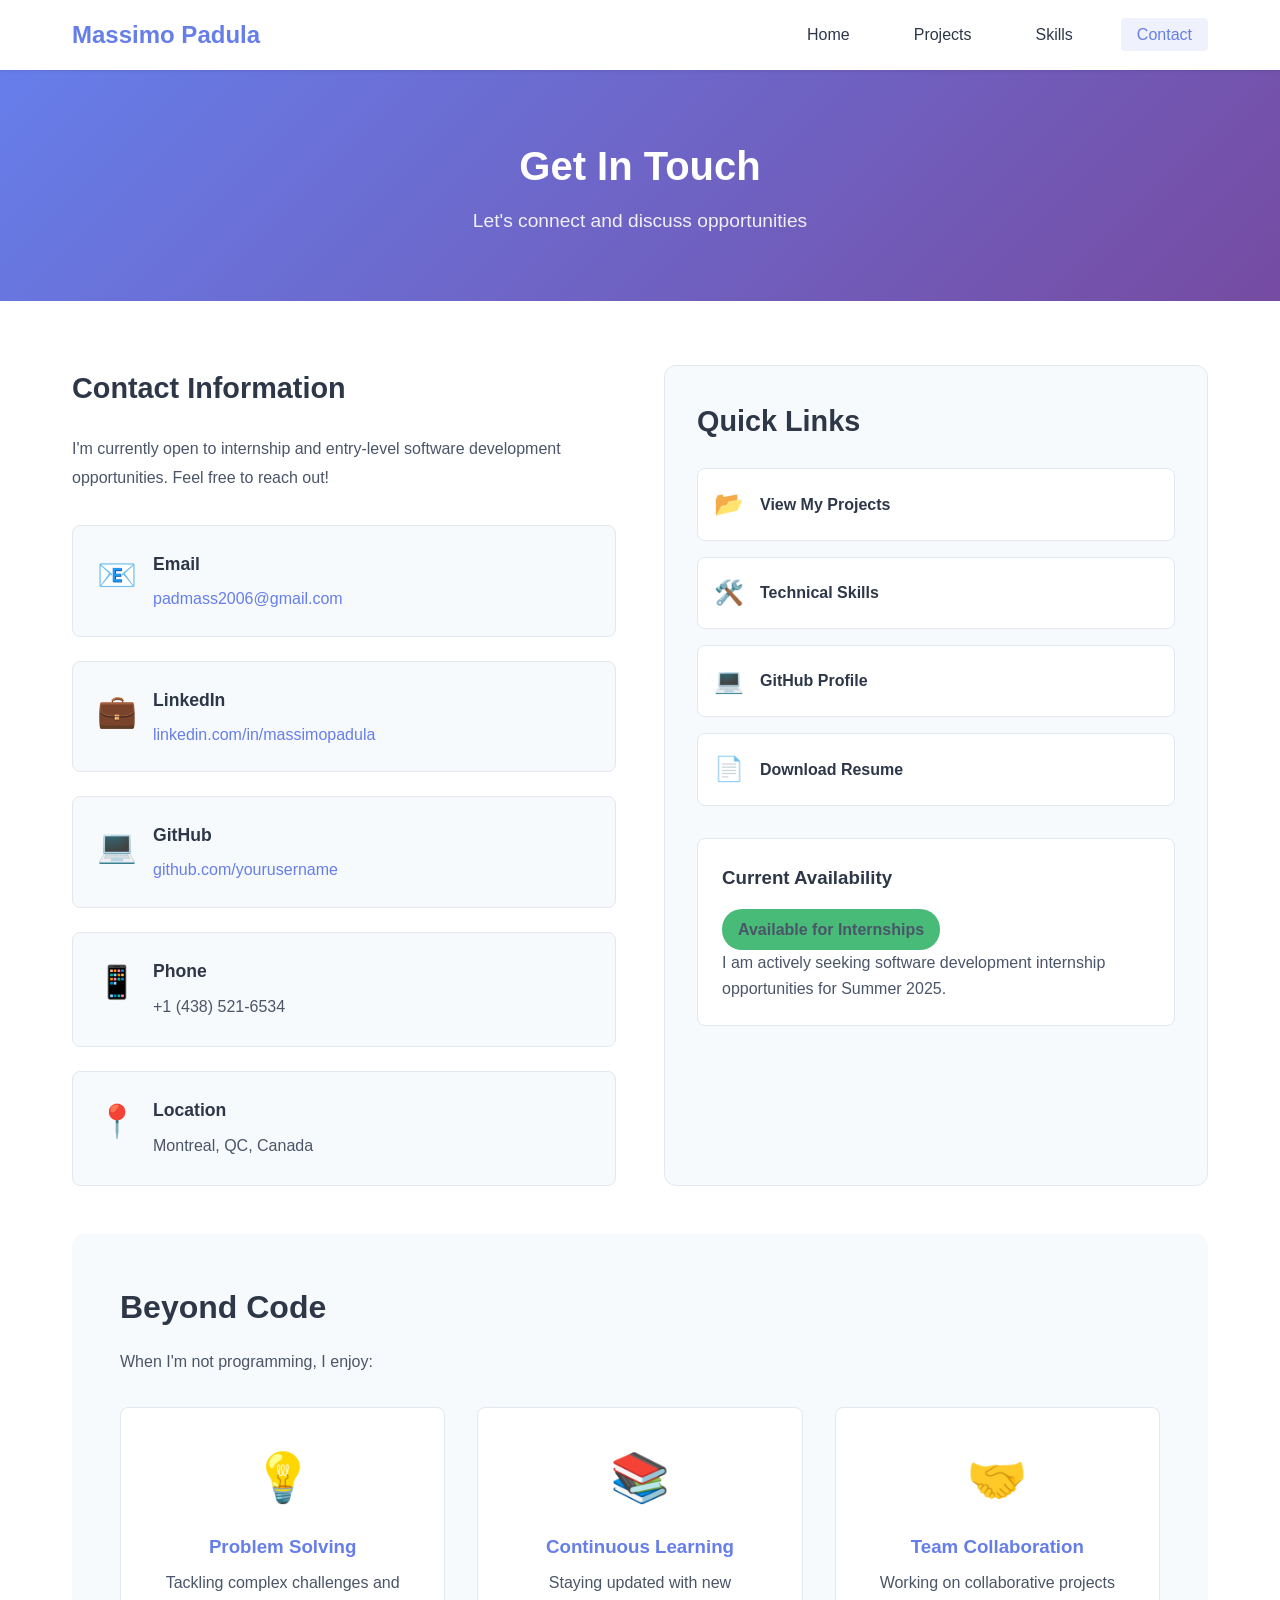
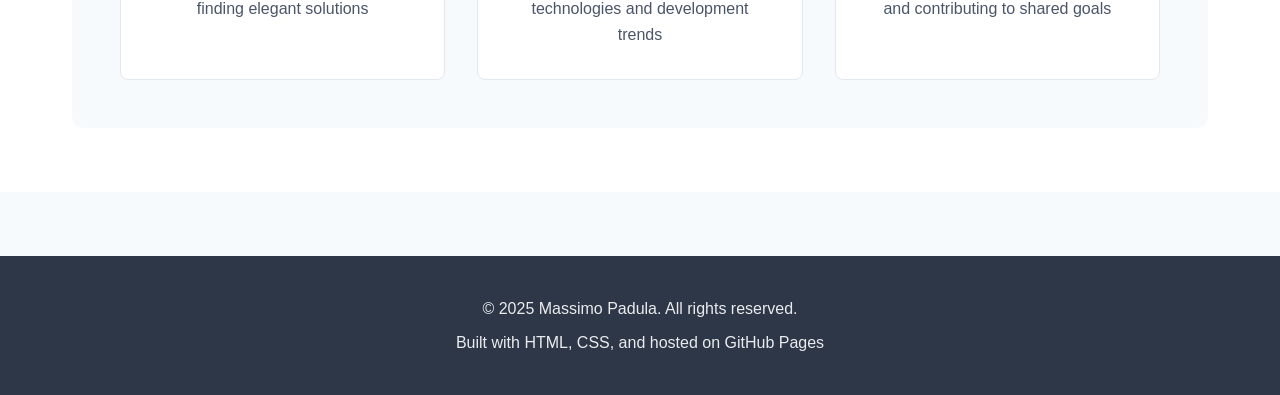
==== contact.html @ 5d6061e1 "Update Website Pages/Styling" ====
<!DOCTYPE html>
<html lang="en">
<head>
    <meta charset="UTF-8">
    <meta name="viewport" content="width=device-width, initial-scale=1.0">
    <title>Contact - Massimo Padula</title>
    <link rel="stylesheet" href="style.css">
</head>
<body>
    <!-- Navigation Bar -->
    <nav class="navbar">
        <div class="nav-container">
            <div class="logo">
                <a href="index.html">Massimo Padula</a>
            </div>
            <ul class="nav-menu">
                <li><a href="index.html">Home</a></li>
                <li><a href="projects.html">Projects</a></li>
                <li><a href="skills.html">Skills</a></li>
                <li><a href="contact.html" class="active">Contact</a></li>
            </ul>
        </div>
    </nav>

    <!-- Page Header -->
    <section class="page-header">
        <div class="container">
            <h1>Get In Touch</h1>
            <p>Let's connect and discuss opportunities</p>
        </div>
    </section>

    <!-- Contact Section -->
    <section class="contact-section">
        <div class="container">
            <div class="contact-grid">
                
                <!-- Contact Info -->
                <div class="contact-info">
                    <h2>Contact Information</h2>
                    <p>I'm currently open to internship and entry-level software development opportunities. Feel free to reach out!</p>
                    
                    <div class="contact-methods">
                        <div class="contact-method">
                            <div class="contact-icon">📧</div>
                            <div class="contact-details">
                                <h3>Email</h3>
                                <a href="mailto:padmass2006@gmail.com">padmass2006@gmail.com</a>
                            </div>
                        </div>

                        <div class="contact-method">
                            <div class="contact-icon">💼</div>
                            <div class="contact-details">
                                <h3>LinkedIn</h3>
                                <a href="https://www.linkedin.com/in/massimopadula" target="_blank">linkedin.com/in/massimopadula</a>
                            </div>
                        </div>

                        <div class="contact-method">
                            <div class="contact-icon">💻</div>
                            <div class="contact-details">
                                <h3>GitHub</h3>
                                <a href="https://github.com/yourusername" target="_blank">github.com/yourusername</a>
                            </div>
                        </div>

                        <div class="contact-method">
                            <div class="contact-icon">📱</div>
                            <div class="contact-details">
                                <h3>Phone</h3>
                                <p>+1 (438) 521-6534</p>
                            </div>
                        </div>

                        <div class="contact-method">
                            <div class="contact-icon">📍</div>
                            <div class="contact-details">
                                <h3>Location</h3>
                                <p>Montreal, QC, Canada</p>
                            </div>
                        </div>
                    </div>
                </div>

                <!-- Quick Links -->
                <div class="quick-links-card">
                    <h2>Quick Links</h2>
                    <div class="quick-links">
                        <a href="projects.html" class="quick-link">
                            <span class="link-icon">📂</span>
                            <span class="link-text">View My Projects</span>
                        </a>
                        <a href="skills.html" class="quick-link">
                            <span class="link-icon">🛠️</span>
                            <span class="link-text">Technical Skills</span>
                        </a>
                        <a href="https://github.com/yourusername" target="_blank" class="quick-link">
                            <span class="link-icon">💻</span>
                            <span class="link-text">GitHub Profile</span>
                        </a>
                        <a href="#" class="quick-link" onclick="alert('Add your resume PDF link here'); return false;">
                            <span class="link-icon">📄</span>
                            <span class="link-text">Download Resume</span>
                        </a>
                    </div>

                    <div class="availability">
                        <h3>Current Availability</h3>
                        <p class="status-badge">Available for Internships</p>
                        <p>I am actively seeking software development internship opportunities for Summer 2025.</p>
                    </div>
                </div>

            </div>

            <!-- Optional: Add interests/hobbies section -->
            <div class="interests-section">
                <h2>Beyond Code</h2>
                <p>When I'm not programming, I enjoy:</p>
                <div class="hobbies-grid">
                    <div class="hobby-card">
                        <div class="hobby-icon">💡</div>
                        <h3>Problem Solving</h3>
                        <p>Tackling complex challenges and finding elegant solutions</p>
                    </div>
                    <div class="hobby-card">
                        <div class="hobby-icon">📚</div>
                        <h3>Continuous Learning</h3>
                        <p>Staying updated with new technologies and development trends</p>
                    </div>
                    <div class="hobby-card">
                        <div class="hobby-icon">🤝</div>
                        <h3>Team Collaboration</h3>
                        <p>Working on collaborative projects and contributing to shared goals</p>
                    </div>
                </div>
            </div>
        </div>
    </section>

    <!-- Footer -->
    <footer>
        <div class="container">
            <p>&copy; 2025 Massimo Padula. All rights reserved.</p>
            <p>Built with HTML, CSS, and hosted on GitHub Pages</p>
        </div>
    </footer>
</body>
</html>
---- style.css ----
/* ================================
   GLOBAL STYLES & RESET
   ================================ */
* {
    margin: 0;
    padding: 0;
    box-sizing: border-box;
}

:root {
    /* Color Palette */
    --primary-color: #667eea;
    --primary-dark: #5568d3;
    --secondary-color: #764ba2;
    --accent-color: #f093fb;
    --text-dark: #2d3748;
    --text-light: #4a5568;
    --text-muted: #718096;
    --bg-light: #f7fafc;
    --bg-white: #ffffff;
    --border-color: #e2e8f0;
    --success-color: #48bb78;
    --shadow-sm: 0 1px 3px rgba(0, 0, 0, 0.1);
    --shadow-md: 0 4px 6px rgba(0, 0, 0, 0.1);
    --shadow-lg: 0 10px 15px rgba(0, 0, 0, 0.1);
}

body {
    font-family: 'Segoe UI', Tahoma, Geneva, Verdana, sans-serif;
    line-height: 1.6;
    color: var(--text-dark);
    background-color: var(--bg-light);
}

.container {
    max-width: 1200px;
    margin: 0 auto;
    padding: 0 2rem;
}

/* ================================
   NAVIGATION BAR
   ================================ */
.navbar {
    background: var(--bg-white);
    box-shadow: var(--shadow-sm);
    position: sticky;
    top: 0;
    z-index: 1000;
}

.nav-container {
    max-width: 1200px;
    margin: 0 auto;
    padding: 1rem 2rem;
    display: flex;
    justify-content: space-between;
    align-items: center;
}

.logo a {
    font-size: 1.5rem;
    font-weight: bold;
    color: var(--primary-color);
    text-decoration: none;
    transition: color 0.3s ease;
}

.logo a:hover {
    color: var(--primary-dark);
}

.nav-menu {
    display: flex;
    list-style: none;
    gap: 2rem;
}

.nav-menu a {
    color: var(--text-dark);
    text-decoration: none;
    font-weight: 500;
    padding: 0.5rem 1rem;
    border-radius: 4px;
    transition: all 0.3s ease;
}

.nav-menu a:hover {
    background: var(--bg-light);
    color: var(--primary-color);
}

.nav-menu a.active {
    color: var(--primary-color);
    background: rgba(102, 126, 234, 0.1);
}

/* ================================
   HERO SECTION
   ================================ */
.hero {
    background: linear-gradient(135deg, var(--primary-color) 0%, var(--secondary-color) 100%);
    color: white;
    padding: 6rem 2rem;
    text-align: center;
}

.hero-content h1 {
    font-size: 3rem;
    margin-bottom: 1rem;
    animation: fadeInUp 0.8s ease;
}

.hero-content h2 {
    font-size: 1.5rem;
    font-weight: 400;
    margin-bottom: 1rem;
    opacity: 0.95;
    animation: fadeInUp 0.8s ease 0.2s both;
}

.hero-description {
    font-size: 1.2rem;
    margin-bottom: 2rem;
    opacity: 0.9;
    animation: fadeInUp 0.8s ease 0.4s both;
}

.highlight {
    color: var(--accent-color);
    font-weight: bold;
}

.hero-buttons {
    display: flex;
    gap: 1rem;
    justify-content: center;
    flex-wrap: wrap;
    animation: fadeInUp 0.8s ease 0.6s both;
}

/* ================================
   BUTTONS
   ================================ */
.btn {
    display: inline-block;
    padding: 0.75rem 2rem;
    border-radius: 8px;
    text-decoration: none;
    font-weight: 600;
    transition: all 0.3s ease;
    cursor: pointer;
}

.btn-primary {
    background: white;
    color: var(--primary-color);
}

.btn-primary:hover {
    transform: translateY(-2px);
    box-shadow: var(--shadow-md);
}

.btn-secondary {
    background: transparent;
    color: white;
    border: 2px solid white;
}

.btn-secondary:hover {
    background: white;
    color: var(--primary-color);
}

/* ================================
   ABOUT SECTION
   ================================ */
.about {
    padding: 4rem 2rem;
    background: var(--bg-white);
}

.section-title {
    font-size: 2.5rem;
    color: var(--primary-color);
    margin-bottom: 2rem;
    text-align: center;
    position: relative;
    padding-bottom: 1rem;
}

.section-title::after {
    content: '';
    position: absolute;
    bottom: 0;
    left: 50%;
    transform: translateX(-50%);
    width: 100px;
    height: 4px;
    background: linear-gradient(90deg, var(--primary-color), var(--secondary-color));
    border-radius: 2px;
}

.about-content {
    max-width: 900px;
    margin: 0 auto;
}

.about-text h3 {
    color: var(--text-dark);
    margin-top: 2rem;
    margin-bottom: 1rem;
    font-size: 1.5rem;
}

.about-text p {
    color: var(--text-light);
    margin-bottom: 1rem;
    line-height: 1.8;
}

.interests-list {
    list-style: none;
    margin: 1rem 0;
}

.interests-list li {
    padding: 0.75rem 0;
    color: var(--text-light);
    border-bottom: 1px solid var(--border-color);
}

.interests-list li strong {
    color: var(--primary-color);
}

/* ================================
   STATS SECTION
   ================================ */
.stats {
    padding: 3rem 2rem;
    background: var(--bg-light);
}

.stats-grid {
    display: grid;
    grid-template-columns: repeat(auto-fit, minmax(250px, 1fr));
    gap: 2rem;
}

.stat-card {
    background: var(--bg-white);
    padding: 2rem;
    border-radius: 12px;
    text-align: center;
    box-shadow: var(--shadow-sm);
    transition: transform 0.3s ease, box-shadow 0.3s ease;
}

.stat-card:hover {
    transform: translateY(-5px);
    box-shadow: var(--shadow-md);
}

.stat-card h3 {
    font-size: 3rem;
    color: var(--primary-color);
    margin-bottom: 0.5rem;
}

.stat-card p {
    color: var(--text-light);
    font-size: 1.1rem;
}

/* ================================
   PAGE HEADER
   ================================ */
.page-header {
    background: linear-gradient(135deg, var(--primary-color) 0%, var(--secondary-color) 100%);
    color: white;
    padding: 4rem 2rem;
    text-align: center;
}

.page-header h1 {
    font-size: 2.5rem;
    margin-bottom: 0.5rem;
}

.page-header p {
    font-size: 1.2rem;
    opacity: 0.9;
}

/* ================================
   PROJECTS SECTION
   ================================ */
.projects {
    padding: 4rem 2rem;
    background: var(--bg-white);
}

.project-card {
    background: var(--bg-white);
    border: 1px solid var(--border-color);
    border-radius: 12px;
    padding: 2rem;
    margin-bottom: 3rem;
    box-shadow: var(--shadow-sm);
    transition: box-shadow 0.3s ease, transform 0.3s ease;
}

.project-card:hover {
    box-shadow: var(--shadow-lg);
    transform: translateY(-3px);
}

.project-header {
    display: flex;
    justify-content: space-between;
    align-items: center;
    margin-bottom: 1.5rem;
    flex-wrap: wrap;
    gap: 1rem;
}

.project-header h2 {
    color: var(--text-dark);
    font-size: 1.8rem;
}

.project-tag {
    background: linear-gradient(135deg, var(--primary-color), var(--secondary-color));
    color: white;
    padding: 0.4rem 1rem;
    border-radius: 20px;
    font-size: 0.9rem;
    font-weight: 600;
}

.project-content h3 {
    color: var(--primary-color);
    margin-top: 1.5rem;
    margin-bottom: 0.75rem;
    font-size: 1.3rem;
}

.project-content p {
    color: var(--text-light);
    line-height: 1.8;
    margin-bottom: 1rem;
}

.project-content ul {
    list-style-position: inside;
    color: var(--text-light);
    margin: 1rem 0;
}

.project-content li {
    padding: 0.4rem 0;
    padding-left: 1.5rem;
}

.tech-tags {
    display: flex;
    flex-wrap: wrap;
    gap: 0.75rem;
    margin: 1rem 0;
}

.tech-tag {
    background: var(--bg-light);
    color: var(--primary-color);
    padding: 0.5rem 1rem;
    border-radius: 6px;
    font-size: 0.9rem;
    font-weight: 600;
    border: 1px solid var(--border-color);
}

.project-links {
    margin-top: 2rem;
    padding-top: 1.5rem;
    border-top: 1px solid var(--border-color);
}

/* ================================
   SKILLS SECTION
   ================================ */
.skills-section {
    padding: 4rem 2rem;
    background: var(--bg-white);
}

.skill-category {
    margin-bottom: 4rem;
}

.skill-category h2 {
    color: var(--text-dark);
    font-size: 2rem;
    margin-bottom: 2rem;
    padding-bottom: 0.75rem;
    border-bottom: 3px solid var(--primary-color);
}

.skills-grid {
    display: grid;
    grid-template-columns: repeat(auto-fit, minmax(280px, 1fr));
    gap: 2rem;
}

.skill-item {
    background: var(--bg-light);
    padding: 2rem;
    border-radius: 12px;
    border: 1px solid var(--border-color);
    transition: all 0.3s ease;
}

.skill-item:hover {
    background: white;
    box-shadow: var(--shadow-md);
    transform: translateY(-3px);
}

.skill-icon {
    font-size: 2.5rem;
    margin-bottom: 1rem;
}

.skill-item h3 {
    color: var(--primary-color);
    font-size: 1.3rem;
    margin-bottom: 0.75rem;
}

.skill-item p {
    color: var(--text-light);
    line-height: 1.7;
}

.additional-skills {
    display: flex;
    flex-wrap: wrap;
    gap: 1rem;
    margin-top: 1.5rem;
}

.badge {
    background: linear-gradient(135deg, var(--primary-color), var(--secondary-color));
    color: white;
    padding: 0.6rem 1.2rem;
    border-radius: 20px;
    font-size: 0.95rem;
    font-weight: 600;
}

/* ================================
   CONTACT SECTION
   ================================ */
.contact-section {
    padding: 4rem 2rem;
    background: var(--bg-white);
}

.contact-grid {
    display: grid;
    grid-template-columns: repeat(auto-fit, minmax(300px, 1fr));
    gap: 3rem;
    margin-bottom: 3rem;
}

.contact-info h2,
.quick-links-card h2 {
    color: var(--text-dark);
    margin-bottom: 1.5rem;
    font-size: 1.8rem;
}

.contact-info p {
    color: var(--text-light);
    line-height: 1.8;
    margin-bottom: 2rem;
}

.contact-methods {
    display: flex;
    flex-direction: column;
    gap: 1.5rem;
}

.contact-method {
    display: flex;
    align-items: start;
    gap: 1rem;
    padding: 1.5rem;
    background: var(--bg-light);
    border-radius: 8px;
    border: 1px solid var(--border-color);
}

.contact-icon {
    font-size: 2rem;
    flex-shrink: 0;
}

.contact-details h3 {
    color: var(--text-dark);
    margin-bottom: 0.5rem;
    font-size: 1.1rem;
}

.contact-details a {
    color: var(--primary-color);
    text-decoration: none;
}

.contact-details a:hover {
    text-decoration: underline;
}

.contact-details p {
    color: var(--text-light);
    margin: 0;
}

.quick-links-card {
    background: var(--bg-light);
    padding: 2rem;
    border-radius: 12px;
    border: 1px solid var(--border-color);
}

.quick-links {
    display: flex;
    flex-direction: column;
    gap: 1rem;
    margin-bottom: 2rem;
}

.quick-link {
    display: flex;
    align-items: center;
    gap: 1rem;
    padding: 1rem;
    background: white;
    border-radius: 8px;
    text-decoration: none;
    color: var(--text-dark);
    transition: all 0.3s ease;
    border: 1px solid var(--border-color);
}

.quick-link:hover {
    background: var(--primary-color);
    color: white;
    transform: translateX(5px);
    box-shadow: var(--shadow-sm);
}

.link-icon {
    font-size: 1.5rem;
}

.link-text {
    font-weight: 600;
}

.availability {
    background: white;
    padding: 1.5rem;
    border-radius: 8px;
    border: 1px solid var(--border-color);
}

.availability h3 {
    color: var(--text-dark);
    margin-bottom: 1rem;
}

.status-badge {
    display: inline-block;
    background: var(--success-color);
    color: white;
    padding: 0.5rem 1rem;
    border-radius: 20px;
    font-weight: 600;
    margin-bottom: 1rem;
}

.availability p {
    color: var(--text-light);
    margin: 0;
}

.interests-section {
    background: var(--bg-light);
    padding: 3rem;
    border-radius: 12px;
    margin-top: 3rem;
}

.interests-section h2 {
    color: var(--text-dark);
    margin-bottom: 1rem;
    font-size: 2rem;
}

.interests-section > p {
    color: var(--text-light);
    margin-bottom: 2rem;
}

.hobbies-grid {
    display: grid;
    grid-template-columns: repeat(auto-fit, minmax(250px, 1fr));
    gap: 2rem;
}

.hobby-card {
    background: white;
    padding: 2rem;
    border-radius: 8px;
    text-align: center;
    border: 1px solid var(--border-color);
}

.hobby-icon {
    font-size: 3rem;
    margin-bottom: 1rem;
}

.hobby-card h3 {
    color: var(--primary-color);
    margin-bottom: 0.5rem;
}

.hobby-card p {
    color: var(--text-light);
}

/* ================================
   FOOTER
   ================================ */
footer {
    background: var(--text-dark);
    color: white;
    padding: 2rem;
    text-align: center;
    margin-top: 4rem;
}

footer p {
    margin: 0.5rem 0;
    opacity: 0.9;
}

/* ================================
   ANIMATIONS
   ================================ */
@keyframes fadeInUp {
    from {
        opacity: 0;
        transform: translateY(30px);
    }
    to {
        opacity: 1;
        transform: translateY(0);
    }
}

/* ================================
   RESPONSIVE DESIGN
   ================================ */
@media (max-width: 768px) {
    .nav-menu {
        flex-direction: column;
        gap: 0.5rem;
    }
    
    .hero-content h1 {
        font-size: 2rem;
    }
    
    .hero-content h2 {
        font-size: 1.2rem;
    }
    
    .section-title {
        font-size: 2rem;
    }
    
    .project-header {
        flex-direction: column;
        align-items: flex-start;
    }
    
    .stats-grid,
    .skills-grid,
    .contact-grid,
    .hobbies-grid {
        grid-template-columns: 1fr;
    }
    
    .container {
        padding: 0 1rem;
    }
}

@media (max-width: 480px) {
    .hero {
        padding: 4rem 1rem;
    }
    
    .hero-content h1 {
        font-size: 1.75rem;
    }
    
    .hero-buttons {
        flex-direction: column;
        width: 100%;
    }
    
    .btn {
        width: 100%;
    }
}
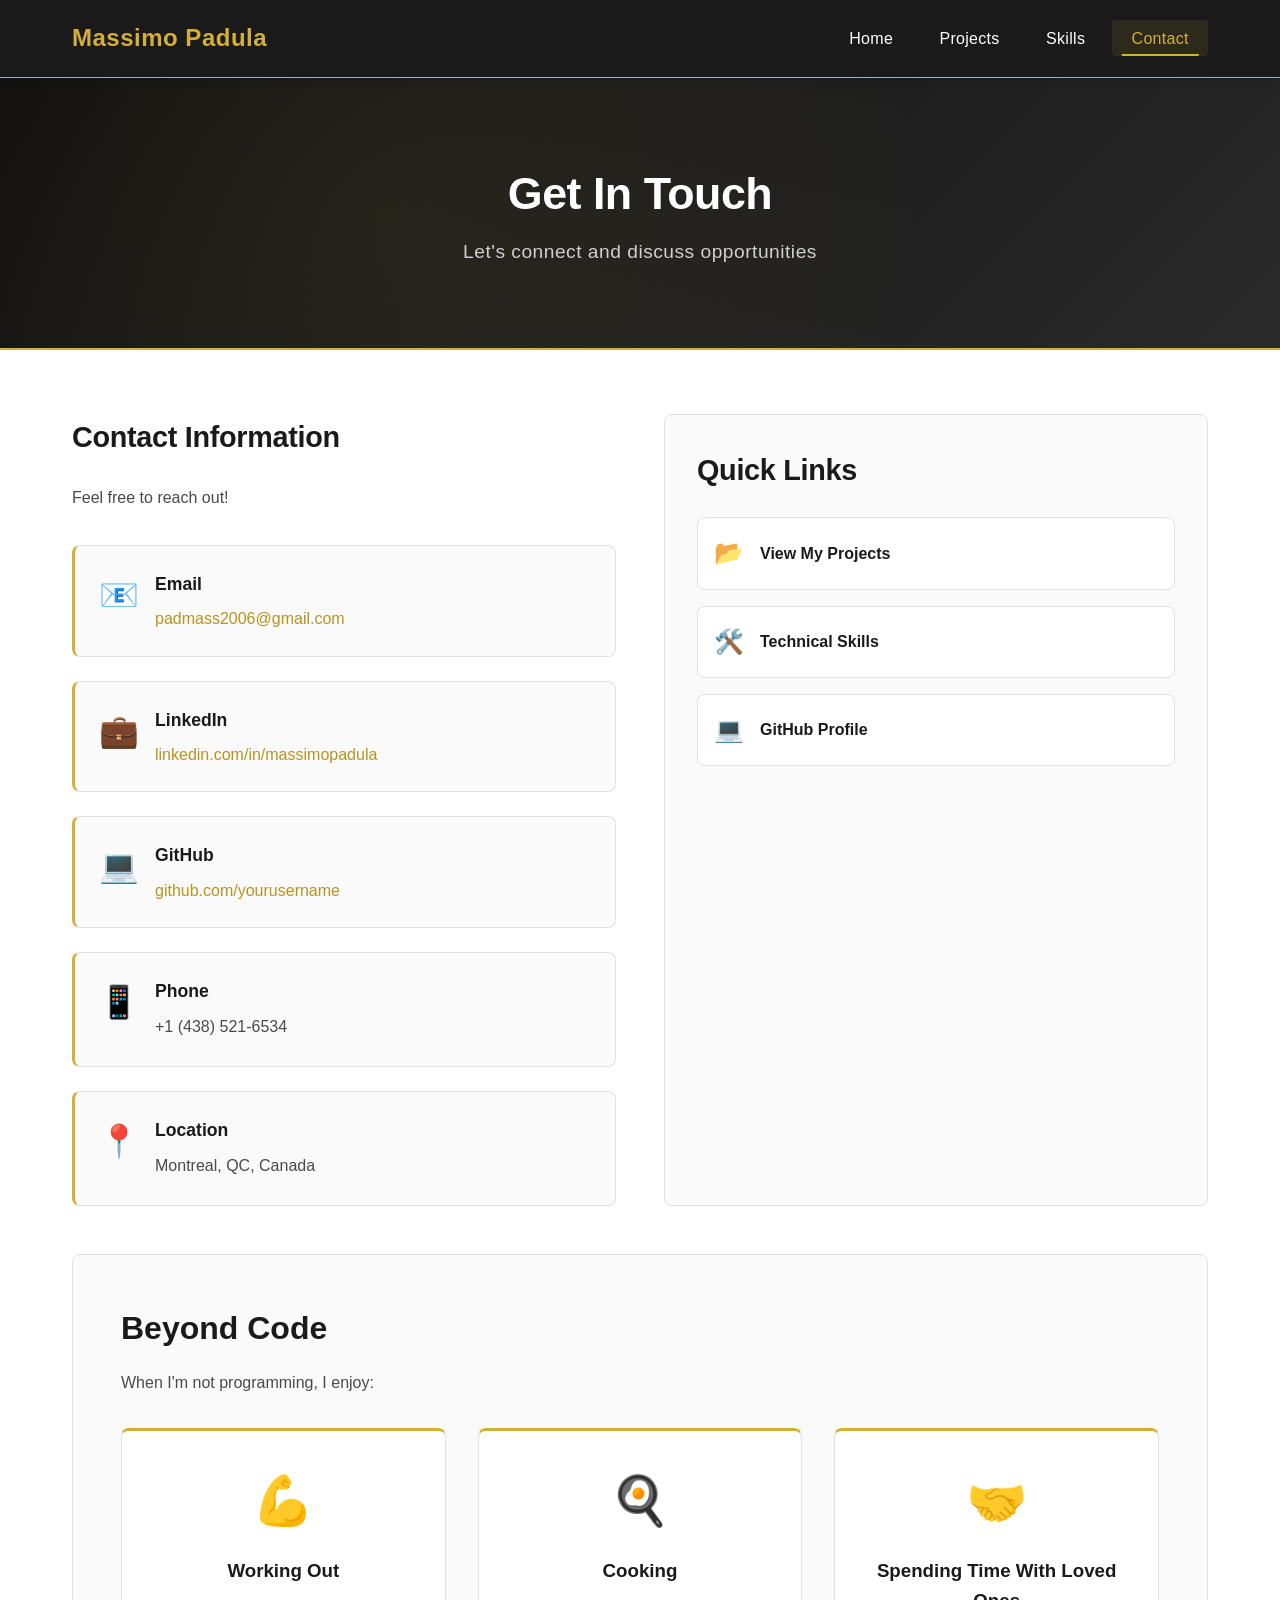
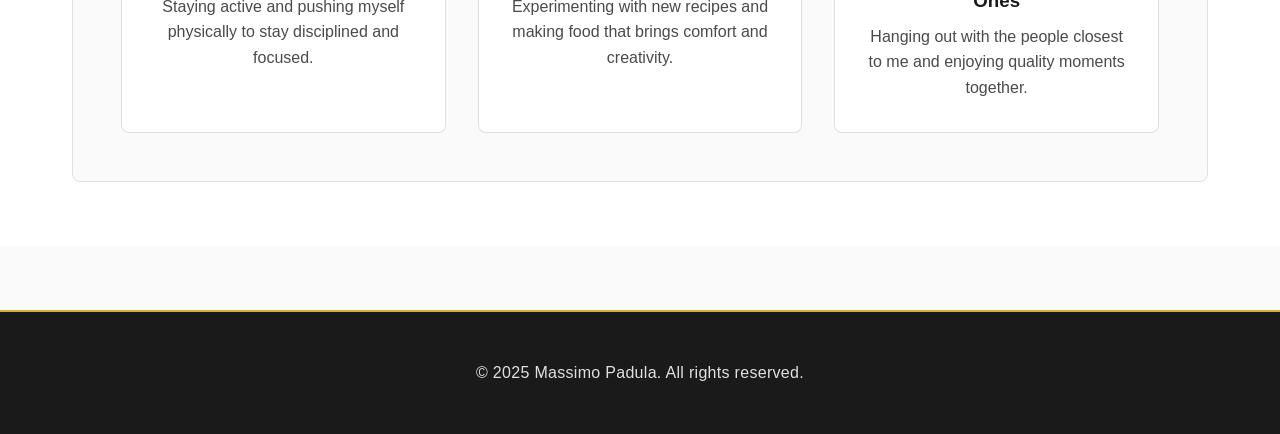
==== commit f438f8ae: "Update contact information and hobbies section" ====
--- a/contact.html
+++ b/contact.html
@@ -38,7 +38,7 @@
                 <!-- Contact Info -->
                 <div class="contact-info">
                     <h2>Contact Information</h2>
-                    <p>I'm currently open to internship and entry-level software development opportunities. Feel free to reach out!</p>
+                    <p>Feel free to reach out!</p>
                     
                     <div class="contact-methods">
                         <div class="contact-method">
@@ -61,7 +61,7 @@
                             <div class="contact-icon">💻</div>
                             <div class="contact-details">
                                 <h3>GitHub</h3>
-                                <a href="https://github.com/yourusername" target="_blank">github.com/yourusername</a>
+                                <a href="https://github.com/MassimoPadula" target="_blank">github.com/yourusername</a>
                             </div>
                         </div>
 
@@ -99,19 +99,8 @@
                             <span class="link-icon">💻</span>
                             <span class="link-text">GitHub Profile</span>
                         </a>
-                        <a href="#" class="quick-link" onclick="alert('Add your resume PDF link here'); return false;">
-                            <span class="link-icon">📄</span>
-                            <span class="link-text">Download Resume</span>
-                        </a>
-                    </div>
-
-                    <div class="availability">
-                        <h3>Current Availability</h3>
-                        <p class="status-badge">Available for Internships</p>
-                        <p>I am actively seeking software development internship opportunities for Summer 2025.</p>
                     </div>
                 </div>
-
             </div>
 
             <!-- Optional: Add interests/hobbies section -->
@@ -120,19 +109,19 @@
                 <p>When I'm not programming, I enjoy:</p>
                 <div class="hobbies-grid">
                     <div class="hobby-card">
-                        <div class="hobby-icon">💡</div>
-                        <h3>Problem Solving</h3>
-                        <p>Tackling complex challenges and finding elegant solutions</p>
+                        <div class="hobby-icon">💪</div>
+                        <h3>Working Out</h3>
+                        <p>Staying active and pushing myself physically to stay disciplined and focused.</p>
                     </div>
                     <div class="hobby-card">
-                        <div class="hobby-icon">📚</div>
-                        <h3>Continuous Learning</h3>
-                        <p>Staying updated with new technologies and development trends</p>
+                        <div class="hobby-icon">🍳</div>
+                        <h3>Cooking</h3>
+                        <p>Experimenting with new recipes and making food that brings comfort and creativity.</p>
                     </div>
                     <div class="hobby-card">
                         <div class="hobby-icon">🤝</div>
-                        <h3>Team Collaboration</h3>
-                        <p>Working on collaborative projects and contributing to shared goals</p>
+                        <h3>Spending Time With Loved Ones</h3>
+                        <p>Hanging out with the people closest to me and enjoying quality moments together.</p>
                     </div>
                 </div>
             </div>
@@ -143,7 +132,6 @@
     <footer>
         <div class="container">
             <p>&copy; 2025 Massimo Padula. All rights reserved.</p>
-            <p>Built with HTML, CSS, and hosted on GitHub Pages</p>
         </div>
     </footer>
 </body>
--- a/style.css
+++ b/style.css
@@ -8,21 +8,25 @@
 }
 
 :root {
-    /* Color Palette */
-    --primary-color: #667eea;
-    --primary-dark: #5568d3;
-    --secondary-color: #764ba2;
-    --accent-color: #f093fb;
-    --text-dark: #2d3748;
-    --text-light: #4a5568;
-    --text-muted: #718096;
-    --bg-light: #f7fafc;
+    /* Color Palette - Black & Gold Professional Theme */
+    --primary-color: #D4AF37;
+    --primary-dark: #B8941C;
+    --primary-light: #F4E5B8;
+    --secondary-color: #1a1a1a;
+    --accent-color: #FFD700;
+    --text-dark: #1a1a1a;
+    --text-light: #4a4a4a;
+    --text-muted: #6b6b6b;
+    --bg-light: #fafafa;
     --bg-white: #ffffff;
-    --border-color: #e2e8f0;
-    --success-color: #48bb78;
-    --shadow-sm: 0 1px 3px rgba(0, 0, 0, 0.1);
-    --shadow-md: 0 4px 6px rgba(0, 0, 0, 0.1);
-    --shadow-lg: 0 10px 15px rgba(0, 0, 0, 0.1);
+    --bg-dark: #0f0f0f;
+    --border-color: #e0e0e0;
+    --border-gold: #D4AF37;
+    --success-color: #2d7a3e;
+    --shadow-sm: 0 2px 4px rgba(0, 0, 0, 0.08);
+    --shadow-md: 0 4px 12px rgba(0, 0, 0, 0.12);
+    --shadow-lg: 0 8px 24px rgba(0, 0, 0, 0.15);
+    --shadow-gold: 0 4px 12px rgba(212, 175, 55, 0.3);
 }
 
 body {
@@ -42,17 +46,18 @@
    NAVIGATION BAR
    ================================ */
 .navbar {
-    background: var(--bg-white);
-    box-shadow: var(--shadow-sm);
+    background: var(--secondary-color);
+    box-shadow: 0 2px 8px rgba(0, 0, 0, 0.2);
     position: sticky;
     top: 0;
     z-index: 1000;
+    border-bottom: 1px solid var(--primary-color);
 }
 
 .nav-container {
     max-width: 1200px;
     margin: 0 auto;
-    padding: 1rem 2rem;
+    padding: 1.2rem 2rem;
     display: flex;
     justify-content: space-between;
     align-items: center;
@@ -60,80 +65,128 @@
 
 .logo a {
     font-size: 1.5rem;
-    font-weight: bold;
+    font-weight: 700;
     color: var(--primary-color);
     text-decoration: none;
-    transition: color 0.3s ease;
+    letter-spacing: 0.5px;
+    transition: all 0.3s ease;
 }
 
 .logo a:hover {
-    color: var(--primary-dark);
+    color: var(--accent-color);
+    text-shadow: 0 0 20px rgba(212, 175, 55, 0.5);
 }
 
 .nav-menu {
     display: flex;
     list-style: none;
-    gap: 2rem;
+    gap: 0.5rem;
 }
 
 .nav-menu a {
-    color: var(--text-dark);
+    color: #ffffff;
     text-decoration: none;
     font-weight: 500;
-    padding: 0.5rem 1rem;
+    padding: 0.6rem 1.2rem;
     border-radius: 4px;
     transition: all 0.3s ease;
+    position: relative;
+    letter-spacing: 0.3px;
+}
+
+.nav-menu a::after {
+    content: '';
+    position: absolute;
+    bottom: 0;
+    left: 50%;
+    transform: translateX(-50%);
+    width: 0;
+    height: 2px;
+    background: var(--primary-color);
+    transition: width 0.3s ease;
+}
+
+.nav-menu a:hover::after {
+    width: 80%;
 }
 
 .nav-menu a:hover {
-    background: var(--bg-light);
     color: var(--primary-color);
 }
 
 .nav-menu a.active {
     color: var(--primary-color);
-    background: rgba(102, 126, 234, 0.1);
+    background: rgba(212, 175, 55, 0.1);
+}
+
+.nav-menu a.active::after {
+    width: 80%;
 }
 
 /* ================================
    HERO SECTION
    ================================ */
 .hero {
-    background: linear-gradient(135deg, var(--primary-color) 0%, var(--secondary-color) 100%);
+    background: linear-gradient(135deg, var(--bg-dark) 0%, #2a2a2a 50%, var(--bg-dark) 100%);
     color: white;
-    padding: 6rem 2rem;
+    padding: 8rem 2rem;
     text-align: center;
+    position: relative;
+    overflow: hidden;
+}
+
+.hero::before {
+    content: '';
+    position: absolute;
+    top: 0;
+    left: 0;
+    right: 0;
+    bottom: 0;
+    background: radial-gradient(circle at 50% 50%, rgba(212, 175, 55, 0.1) 0%, transparent 70%);
+    pointer-events: none;
+}
+
+.hero-content {
+    position: relative;
+    z-index: 1;
 }
 
 .hero-content h1 {
-    font-size: 3rem;
+    font-size: 3.5rem;
     margin-bottom: 1rem;
+    font-weight: 700;
+    letter-spacing: -0.5px;
     animation: fadeInUp 0.8s ease;
 }
 
 .hero-content h2 {
     font-size: 1.5rem;
-    font-weight: 400;
+    font-weight: 300;
     margin-bottom: 1rem;
-    opacity: 0.95;
+    color: #e0e0e0;
+    letter-spacing: 1px;
     animation: fadeInUp 0.8s ease 0.2s both;
 }
 
 .hero-description {
-    font-size: 1.2rem;
-    margin-bottom: 2rem;
-    opacity: 0.9;
+    font-size: 1.1rem;
+    margin-bottom: 2.5rem;
+    color: #c0c0c0;
+    font-weight: 300;
     animation: fadeInUp 0.8s ease 0.4s both;
 }
 
 .highlight {
-    color: var(--accent-color);
-    font-weight: bold;
+    background: linear-gradient(90deg, var(--primary-color), var(--accent-color));
+    -webkit-background-clip: text;
+    -webkit-text-fill-color: transparent;
+    background-clip: text;
+    font-weight: 700;
 }
 
 .hero-buttons {
     display: flex;
-    gap: 1rem;
+    gap: 1.5rem;
     justify-content: center;
     flex-wrap: wrap;
     animation: fadeInUp 0.8s ease 0.6s both;
@@ -144,33 +197,39 @@
    ================================ */
 .btn {
     display: inline-block;
-    padding: 0.75rem 2rem;
-    border-radius: 8px;
+    padding: 0.9rem 2.5rem;
+    border-radius: 6px;
     text-decoration: none;
     font-weight: 600;
     transition: all 0.3s ease;
     cursor: pointer;
+    letter-spacing: 0.5px;
+    border: 2px solid transparent;
 }
 
 .btn-primary {
-    background: white;
-    color: var(--primary-color);
+    background: var(--primary-color);
+    color: var(--secondary-color);
+    box-shadow: var(--shadow-gold);
 }
 
 .btn-primary:hover {
-    transform: translateY(-2px);
-    box-shadow: var(--shadow-md);
+    background: var(--accent-color);
+    transform: translateY(-3px);
+    box-shadow: 0 6px 20px rgba(212, 175, 55, 0.4);
 }
 
 .btn-secondary {
     background: transparent;
     color: white;
-    border: 2px solid white;
+    border: 2px solid var(--primary-color);
 }
 
 .btn-secondary:hover {
-    background: white;
-    color: var(--primary-color);
+    background: var(--primary-color);
+    color: var(--secondary-color);
+    transform: translateY(-3px);
+    box-shadow: var(--shadow-gold);
 }
 
 /* ================================
@@ -183,11 +242,13 @@
 
 .section-title {
     font-size: 2.5rem;
-    color: var(--primary-color);
+    color: var(--text-dark);
     margin-bottom: 2rem;
     text-align: center;
     position: relative;
     padding-bottom: 1rem;
+    font-weight: 700;
+    letter-spacing: -0.5px;
 }
 
 .section-title::after {
@@ -196,9 +257,9 @@
     bottom: 0;
     left: 50%;
     transform: translateX(-50%);
-    width: 100px;
-    height: 4px;
-    background: linear-gradient(90deg, var(--primary-color), var(--secondary-color));
+    width: 80px;
+    height: 3px;
+    background: linear-gradient(90deg, transparent, var(--primary-color), transparent);
     border-radius: 2px;
 }
 
@@ -229,18 +290,29 @@
     padding: 0.75rem 0;
     color: var(--text-light);
     border-bottom: 1px solid var(--border-color);
+    position: relative;
+    padding-left: 1.5rem;
+}
+
+.interests-list li::before {
+    content: '▸';
+    position: absolute;
+    left: 0;
+    color: var(--primary-color);
+    font-weight: bold;
 }
 
 .interests-list li strong {
-    color: var(--primary-color);
+    color: var(--text-dark);
+    font-weight: 600;
 }
 
 /* ================================
    STATS SECTION
    ================================ */
 .stats {
-    padding: 3rem 2rem;
-    background: var(--bg-light);
+    padding: 4rem 2rem;
+    background: var(--secondary-color);
 }
 
 .stats-grid {
@@ -250,48 +322,78 @@
 }
 
 .stat-card {
-    background: var(--bg-white);
-    padding: 2rem;
-    border-radius: 12px;
+    background: rgba(255, 255, 255, 0.05);
+    padding: 2.5rem 2rem;
+    border-radius: 8px;
     text-align: center;
-    box-shadow: var(--shadow-sm);
-    transition: transform 0.3s ease, box-shadow 0.3s ease;
+    box-shadow: var(--shadow-md);
+    transition: all 0.3s ease;
+    border: 1px solid rgba(212, 175, 55, 0.2);
 }
 
 .stat-card:hover {
-    transform: translateY(-5px);
-    box-shadow: var(--shadow-md);
+    transform: translateY(-8px);
+    box-shadow: 0 8px 24px rgba(212, 175, 55, 0.3);
+    border-color: var(--primary-color);
+    background: rgba(255, 255, 255, 0.08);
 }
 
 .stat-card h3 {
-    font-size: 3rem;
-    color: var(--primary-color);
+    font-size: 3.5rem;
+    background: linear-gradient(135deg, var(--primary-color), var(--accent-color));
+    -webkit-background-clip: text;
+    -webkit-text-fill-color: transparent;
+    background-clip: text;
     margin-bottom: 0.5rem;
+    font-weight: 700;
 }
 
 .stat-card p {
-    color: var(--text-light);
+    color: #e0e0e0;
     font-size: 1.1rem;
+    font-weight: 500;
+    letter-spacing: 0.5px;
 }
 
 /* ================================
    PAGE HEADER
    ================================ */
 .page-header {
-    background: linear-gradient(135deg, var(--primary-color) 0%, var(--secondary-color) 100%);
+    background: linear-gradient(135deg, var(--bg-dark) 0%, #2a2a2a 100%);
     color: white;
-    padding: 4rem 2rem;
+    padding: 5rem 2rem;
     text-align: center;
+    position: relative;
+    border-bottom: 2px solid var(--primary-color);
+}
+
+.page-header::before {
+    content: '';
+    position: absolute;
+    top: 0;
+    left: 0;
+    right: 0;
+    bottom: 0;
+    background: radial-gradient(circle at 30% 50%, rgba(212, 175, 55, 0.08) 0%, transparent 60%);
+    pointer-events: none;
 }
 
 .page-header h1 {
-    font-size: 2.5rem;
+    font-size: 2.8rem;
     margin-bottom: 0.5rem;
+    font-weight: 700;
+    position: relative;
+    z-index: 1;
+    letter-spacing: -0.5px;
 }
 
 .page-header p {
     font-size: 1.2rem;
-    opacity: 0.9;
+    color: #d0d0d0;
+    position: relative;
+    z-index: 1;
+    font-weight: 300;
+    letter-spacing: 0.5px;
 }
 
 /* ================================
@@ -305,16 +407,18 @@
 .project-card {
     background: var(--bg-white);
     border: 1px solid var(--border-color);
-    border-radius: 12px;
-    padding: 2rem;
+    border-left: 4px solid var(--primary-color);
+    border-radius: 8px;
+    padding: 2.5rem;
     margin-bottom: 3rem;
     box-shadow: var(--shadow-sm);
-    transition: box-shadow 0.3s ease, transform 0.3s ease;
+    transition: all 0.3s ease;
 }
 
 .project-card:hover {
     box-shadow: var(--shadow-lg);
-    transform: translateY(-3px);
+    transform: translateY(-5px);
+    border-left-width: 6px;
 }
 
 .project-header {
@@ -328,23 +432,42 @@
 
 .project-header h2 {
     color: var(--text-dark);
-    font-size: 1.8rem;
+    font-size: 1.9rem;
+    font-weight: 700;
+    letter-spacing: -0.3px;
 }
 
 .project-tag {
-    background: linear-gradient(135deg, var(--primary-color), var(--secondary-color));
-    color: white;
-    padding: 0.4rem 1rem;
+    background: linear-gradient(135deg, var(--secondary-color), #2a2a2a);
+    color: var(--primary-color);
+    padding: 0.5rem 1.2rem;
     border-radius: 20px;
-    font-size: 0.9rem;
-    font-weight: 600;
+    font-size: 0.85rem;
+    font-weight: 600;
+    letter-spacing: 0.5px;
+    border: 1px solid var(--primary-color);
 }
 
 .project-content h3 {
-    color: var(--primary-color);
-    margin-top: 1.5rem;
-    margin-bottom: 0.75rem;
-    font-size: 1.3rem;
+    color: var(--text-dark);
+    margin-top: 1.8rem;
+    margin-bottom: 0.8rem;
+    font-size: 1.2rem;
+    font-weight: 600;
+    position: relative;
+    padding-left: 1rem;
+}
+
+.project-content h3::before {
+    content: '';
+    position: absolute;
+    left: 0;
+    top: 50%;
+    transform: translateY(-50%);
+    width: 4px;
+    height: 70%;
+    background: var(--primary-color);
+    border-radius: 2px;
 }
 
 .project-content p {
@@ -354,31 +477,48 @@
 }
 
 .project-content ul {
-    list-style-position: inside;
+    list-style: none;
     color: var(--text-light);
     margin: 1rem 0;
 }
 
 .project-content li {
-    padding: 0.4rem 0;
-    padding-left: 1.5rem;
+    padding: 0.5rem 0;
+    padding-left: 1.8rem;
+    position: relative;
+}
+
+.project-content li::before {
+    content: '▸';
+    position: absolute;
+    left: 0;
+    color: var(--primary-color);
+    font-weight: bold;
 }
 
 .tech-tags {
     display: flex;
     flex-wrap: wrap;
     gap: 0.75rem;
-    margin: 1rem 0;
+    margin: 1.2rem 0;
 }
 
 .tech-tag {
     background: var(--bg-light);
-    color: var(--primary-color);
+    color: var(--text-dark);
     padding: 0.5rem 1rem;
     border-radius: 6px;
-    font-size: 0.9rem;
+    font-size: 0.85rem;
     font-weight: 600;
     border: 1px solid var(--border-color);
+    transition: all 0.3s ease;
+}
+
+.tech-tag:hover {
+    background: var(--secondary-color);
+    color: var(--primary-color);
+    border-color: var(--primary-color);
+    transform: translateY(-2px);
 }
 
 .project-links {
@@ -405,6 +545,8 @@
     margin-bottom: 2rem;
     padding-bottom: 0.75rem;
     border-bottom: 3px solid var(--primary-color);
+    font-weight: 700;
+    letter-spacing: -0.3px;
 }
 
 .skills-grid {
@@ -416,15 +558,17 @@
 .skill-item {
     background: var(--bg-light);
     padding: 2rem;
-    border-radius: 12px;
+    border-radius: 8px;
     border: 1px solid var(--border-color);
+    border-left: 3px solid var(--primary-color);
     transition: all 0.3s ease;
 }
 
 .skill-item:hover {
     background: white;
     box-shadow: var(--shadow-md);
-    transform: translateY(-3px);
+    transform: translateY(-5px);
+    border-left-width: 4px;
 }
 
 .skill-icon {
@@ -433,9 +577,10 @@
 }
 
 .skill-item h3 {
-    color: var(--primary-color);
+    color: var(--text-dark);
     font-size: 1.3rem;
     margin-bottom: 0.75rem;
+    font-weight: 600;
 }
 
 .skill-item p {
@@ -451,12 +596,21 @@
 }
 
 .badge {
-    background: linear-gradient(135deg, var(--primary-color), var(--secondary-color));
-    color: white;
-    padding: 0.6rem 1.2rem;
+    background: var(--secondary-color);
+    color: var(--primary-color);
+    padding: 0.6rem 1.3rem;
     border-radius: 20px;
-    font-size: 0.95rem;
-    font-weight: 600;
+    font-size: 0.9rem;
+    font-weight: 600;
+    border: 1px solid var(--primary-color);
+    transition: all 0.3s ease;
+}
+
+.badge:hover {
+    background: var(--primary-color);
+    color: var(--secondary-color);
+    transform: translateY(-2px);
+    box-shadow: var(--shadow-gold);
 }
 
 /* ================================
@@ -479,6 +633,8 @@
     color: var(--text-dark);
     margin-bottom: 1.5rem;
     font-size: 1.8rem;
+    font-weight: 700;
+    letter-spacing: -0.3px;
 }
 
 .contact-info p {
@@ -501,6 +657,14 @@
     background: var(--bg-light);
     border-radius: 8px;
     border: 1px solid var(--border-color);
+    border-left: 3px solid var(--primary-color);
+    transition: all 0.3s ease;
+}
+
+.contact-method:hover {
+    box-shadow: var(--shadow-md);
+    transform: translateX(5px);
+    border-left-width: 4px;
 }
 
 .contact-icon {
@@ -512,14 +676,17 @@
     color: var(--text-dark);
     margin-bottom: 0.5rem;
     font-size: 1.1rem;
+    font-weight: 600;
 }
 
 .contact-details a {
-    color: var(--primary-color);
+    color: var(--primary-dark);
     text-decoration: none;
+    transition: color 0.3s ease;
 }
 
 .contact-details a:hover {
+    color: var(--accent-color);
     text-decoration: underline;
 }
 
@@ -531,7 +698,7 @@
 .quick-links-card {
     background: var(--bg-light);
     padding: 2rem;
-    border-radius: 12px;
+    border-radius: 8px;
     border: 1px solid var(--border-color);
 }
 
@@ -556,10 +723,11 @@
 }
 
 .quick-link:hover {
-    background: var(--primary-color);
-    color: white;
-    transform: translateX(5px);
-    box-shadow: var(--shadow-sm);
+    background: var(--secondary-color);
+    color: var(--primary-color);
+    transform: translateX(8px);
+    box-shadow: var(--shadow-md);
+    border-color: var(--primary-color);
 }
 
 .link-icon {
@@ -580,6 +748,7 @@
 .availability h3 {
     color: var(--text-dark);
     margin-bottom: 1rem;
+    font-weight: 600;
 }
 
 .status-badge {
@@ -600,14 +769,16 @@
 .interests-section {
     background: var(--bg-light);
     padding: 3rem;
-    border-radius: 12px;
+    border-radius: 8px;
     margin-top: 3rem;
+    border: 1px solid var(--border-color);
 }
 
 .interests-section h2 {
     color: var(--text-dark);
     margin-bottom: 1rem;
     font-size: 2rem;
+    font-weight: 700;
 }
 
 .interests-section > p {
@@ -627,6 +798,14 @@
     border-radius: 8px;
     text-align: center;
     border: 1px solid var(--border-color);
+    border-top: 3px solid var(--primary-color);
+    transition: all 0.3s ease;
+}
+
+.hobby-card:hover {
+    box-shadow: var(--shadow-md);
+    transform: translateY(-5px);
+    border-top-width: 4px;
 }
 
 .hobby-icon {
@@ -635,8 +814,9 @@
 }
 
 .hobby-card h3 {
-    color: var(--primary-color);
+    color: var(--text-dark);
     margin-bottom: 0.5rem;
+    font-weight: 600;
 }
 
 .hobby-card p {
@@ -647,16 +827,18 @@
    FOOTER
    ================================ */
 footer {
-    background: var(--text-dark);
-    color: white;
-    padding: 2rem;
+    background: var(--secondary-color);
+    color: #e0e0e0;
+    padding: 2.5rem 2rem;
     text-align: center;
     margin-top: 4rem;
+    border-top: 2px solid var(--primary-color);
 }
 
 footer p {
     margin: 0.5rem 0;
-    opacity: 0.9;
+    font-weight: 300;
+    letter-spacing: 0.3px;
 }
 
 /* ================================
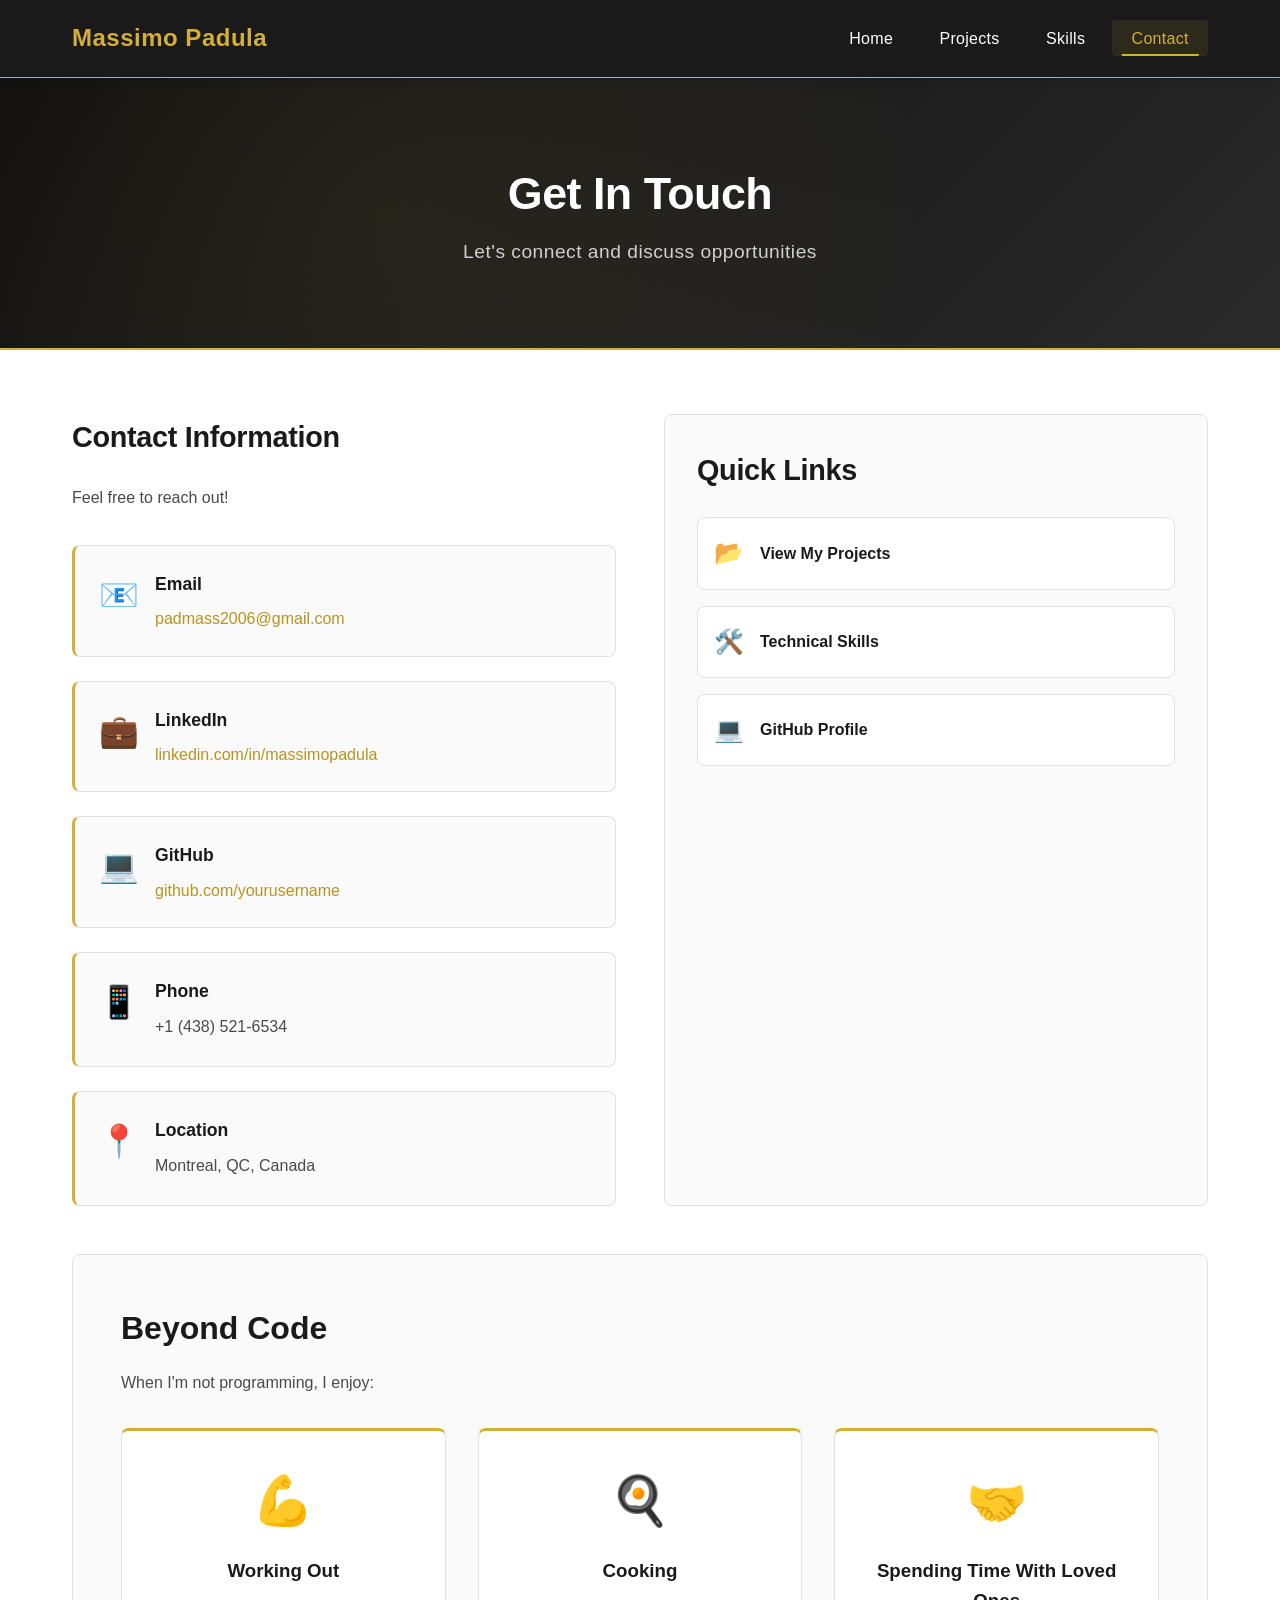
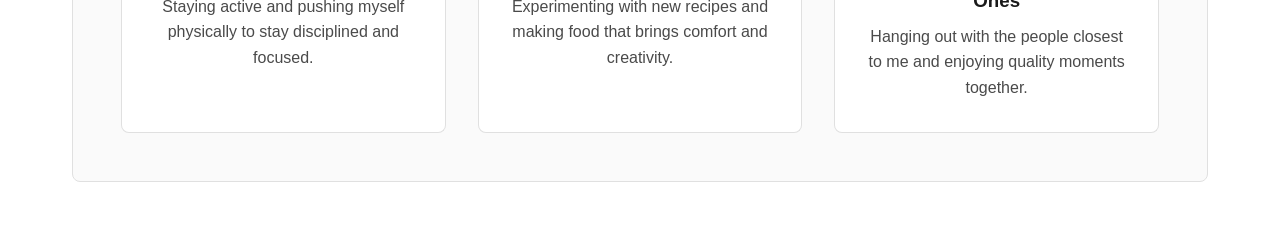
==== commit d53ab351: "Delete footer from contact.html Removed footer section from the contact page." ====
--- a/contact.html
+++ b/contact.html
@@ -127,12 +127,5 @@
             </div>
         </div>
     </section>
-
-    <!-- Footer -->
-    <footer>
-        <div class="container">
-            <p>&copy; 2025 Massimo Padula. All rights reserved.</p>
-        </div>
-    </footer>
 </body>
 </html>
